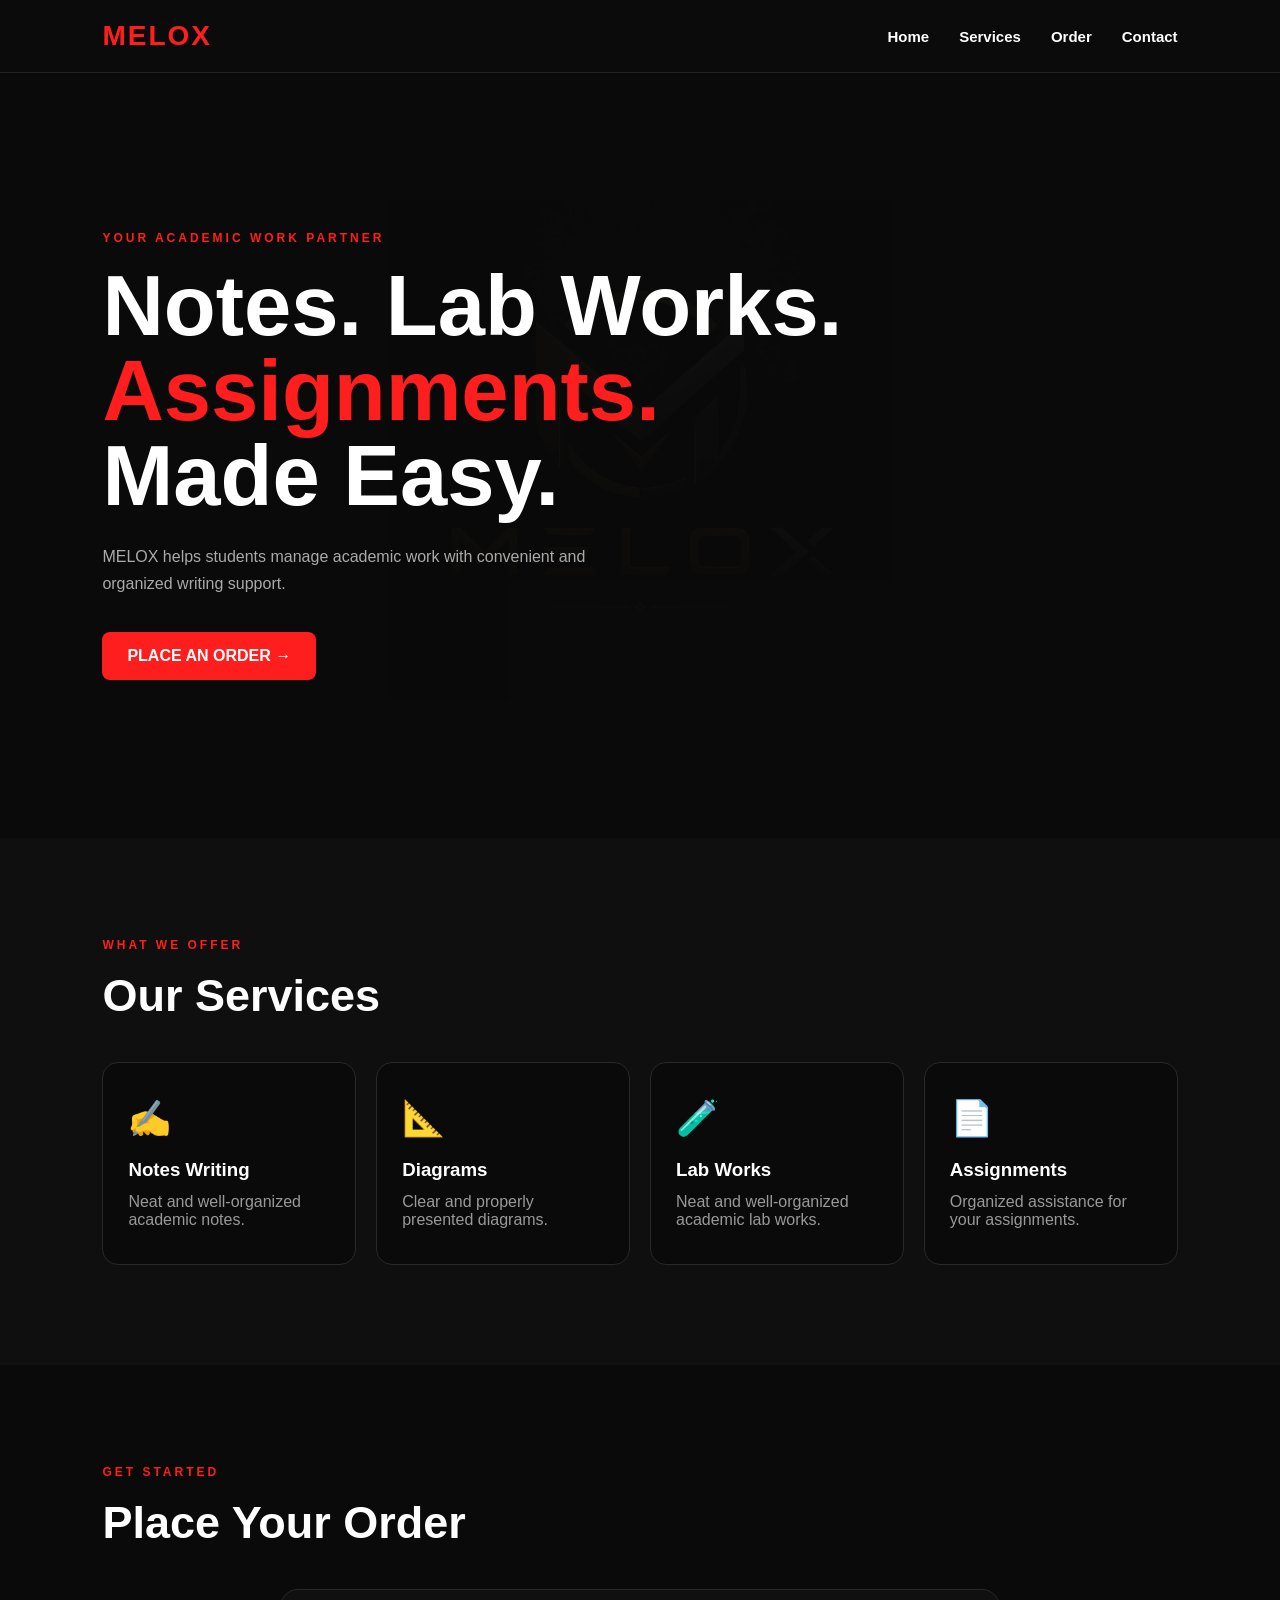
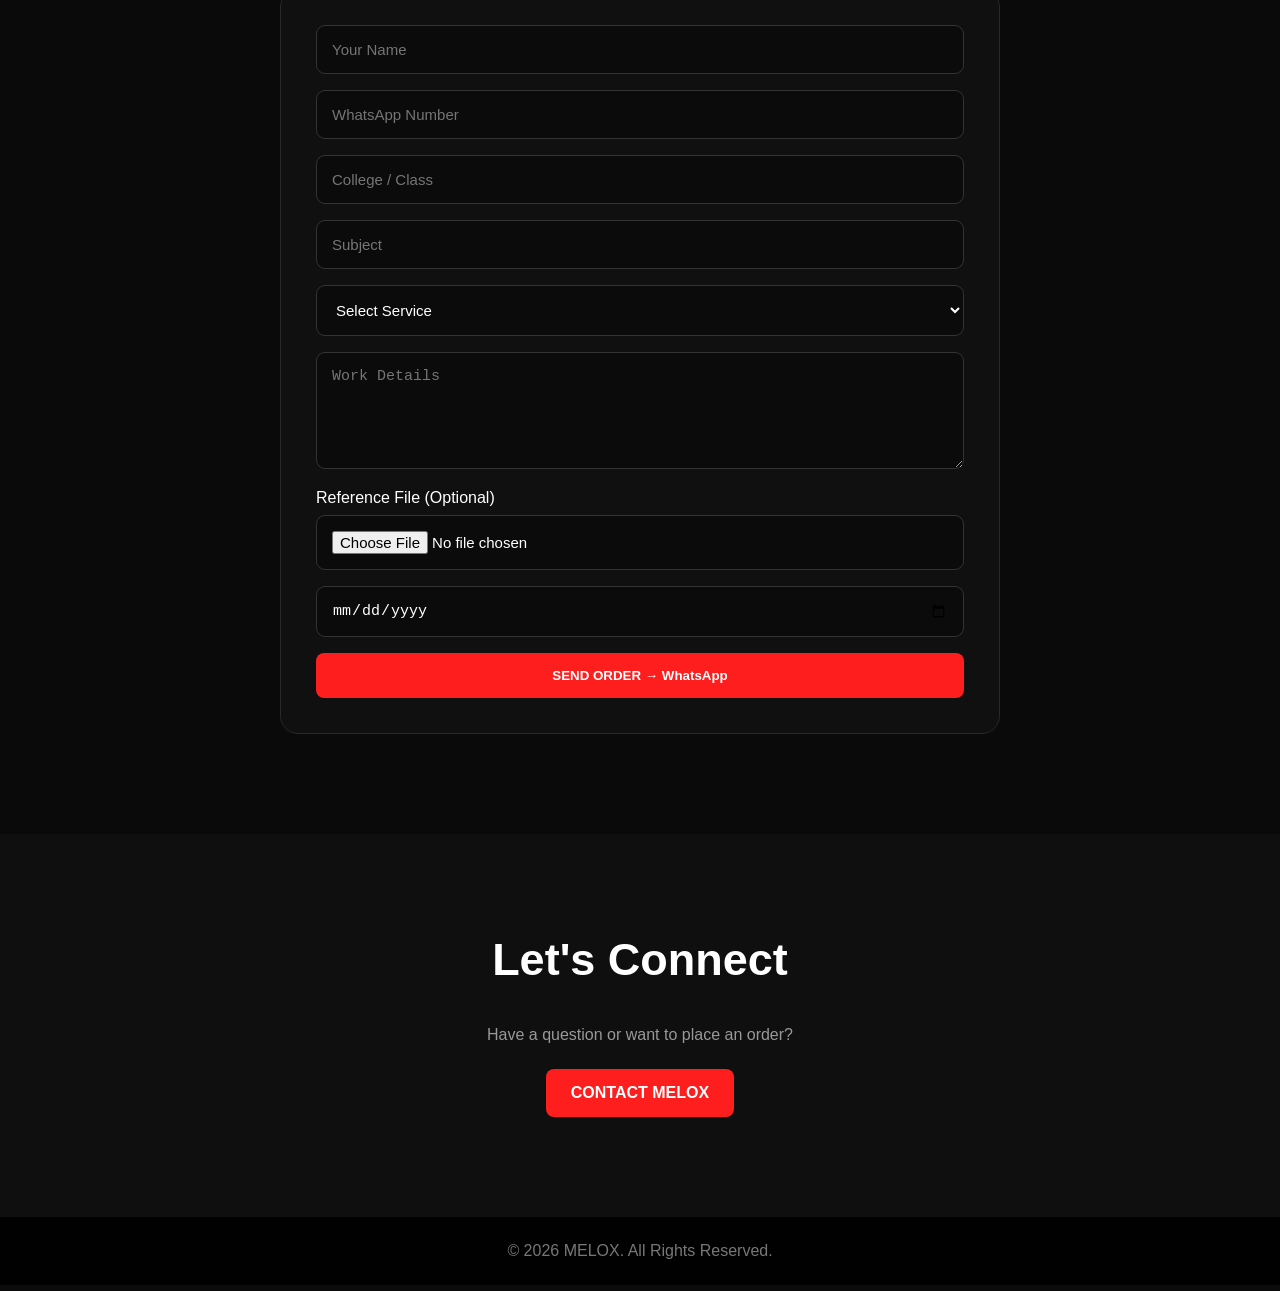
==== index.html @ c63c70b2 "Add files via upload" ====
<!DOCTYPE html>
<html lang="en">
<head>
    <meta charset="UTF-8">
    <meta name="viewport" content="width=device-width, initial-scale=1.0">

    <title>MELOX | Academic Work Simplified</title>

    <link rel="stylesheet" href="style.css">
</head>

<body>

    <!-- Background Logo -->
    <img src="melox-logo.png" class="background-logo">

    <!-- Navigation -->
    <nav class="navbar">
        <div class="logo">MELOX</div>

        <div class="nav-links">
            <a href="#home">Home</a>
            <a href="#services">Services</a>
            <a href="#order">Order</a>
            <a href="#contact">Contact</a>
        </div>
    </nav>

    <!-- Hero Section -->
    <section class="hero" id="home">
        <div class="hero-content">

            <p class="tag">YOUR ACADEMIC WORK PARTNER</p>

            <h1>
                Notes. Lab Works.<br>
                <span>Assignments.</span> Made Easy.
            </h1>

            <p class="hero-text">
                MELOX helps students manage academic work with
                convenient and organized writing support.
            </p>

            <a href="#order" class="btn">
                PLACE AN ORDER →
            </a>

        </div>
    </section>

    <!-- Services Section -->
    <section class="services" id="services">

        <p class="section-tag">WHAT WE OFFER</p>
        <h2>Our Services</h2>

        <div class="service-grid">

            <div class="service-card">
                <div class="icon">✍️</div>
                <h3>Notes Writing</h3>
                <p>Neat and well-organized academic notes.</p>
            </div>

            <div class="service-card">
                <div class="icon">📐</div>
                <h3>Diagrams</h3>
                <p>Clear and properly presented diagrams.</p>
            </div>

            <div class="service-card">
                <div class="icon">🧪</div>
                <h3>Lab Works</h3>
                <p>Neat and well-organized academic lab works.</p>
            </div>

            <div class="service-card">
                <div class="icon">📄</div>
                <h3>Assignments</h3>
                <p>Organized assistance for your assignments.</p>
            </div>

        </div>

    </section>

    <!-- Order Section -->
    <section class="order" id="order">

        <p class="section-tag">GET STARTED</p>
        <h2>Place Your Order</h2>

        <form id="orderForm">

            <input
                type="text"
                id="name"
                placeholder="Your Name"
                required
            >

            <input
                type="tel"
                id="phone"
                placeholder="WhatsApp Number"
                required
            >

            <input
                type="text"
                id="college"
                placeholder="College / Class"
                required
            >

            <input
                type="text"
                id="subject"
                placeholder="Subject"
                required
            >

            <select id="service" required>
                <option value="">Select Service</option>
                <option value="Notes">Notes</option>
                <option value="Diagram">Diagram</option>
                <option value="Lab Works">Lab Works</option>
                <option value="Assignment">Assignment</option>
            </select>

            <textarea
                id="details"
                placeholder="Work Details"
                rows="5"
                required
            ></textarea>

            <label for="file">Reference File (Optional)</label>

            <input
                type="file"
                id="file"
                accept=".jpg,.jpeg,.png,.pdf,.doc,.docx"
            >

            <input
                type="date"
                id="date"
                required
            >

            <button type="submit" class="btn">
                SEND ORDER → WhatsApp
            </button>

        </form>

    </section>

    <!-- Contact Section -->
    <section class="contact" id="contact">

        <h2>Let's Connect</h2>

        <p>
            Have a question or want to place an order?
        </p>

        <a href="#order" class="btn">
            CONTACT MELOX
        </a>

    </section>

    <!-- Footer -->
    <footer>
        <p>© 2026 MELOX. All Rights Reserved.</p>
    </footer>

    <!-- JavaScript -->
    <script src="script.js"></script>

</body>
</html>
---- style.css ----
* {
    margin: 0;
    padding: 0;
    box-sizing: border-box;
}

body {
    font-family: Arial, sans-serif;
    background: #0b0b0b;
    color: #fff;
}

/* BACKGROUND LOGO */
.background-logo {
    position: fixed;
    top: 50%;
    left: 50%;
    width: 500px;
    transform: translate(-50%, -50%);
    opacity: 0.08;
    z-index: 0;
    pointer-events: none;
}

/* CONTENT ABOVE LOGO */
.navbar,
.hero,
.services,
.order,
.contact,
footer {
    position: relative;
    z-index: 1;
}

/* Navigation */
.navbar {
    width: 100%;
    padding: 20px 8%;
    display: flex;
    justify-content: space-between;
    align-items: center;
    background: rgba(11, 11, 11, 0.75);
    border-bottom: 1px solid #222;
}

.logo {
    font-size: 28px;
    font-weight: 800;
    letter-spacing: 2px;
    color: #ff1e1e;
}

.nav-links {
    display: flex;
    gap: 30px;
}

.nav-links a {
    text-decoration: none;
    color: #fff;
    font-size: 15px;
    font-weight: 600;
}

.nav-links a:hover {
    color: #ff1e1e;
}

/* Hero */
.hero {
    min-height: 85vh;
    display: flex;
    align-items: center;
    padding: 80px 8%;
    background: rgba(11, 11, 11, 0.72);
}

.hero-content {
    max-width: 750px;
}

.tag,
.section-tag {
    font-size: 12px;
    font-weight: 700;
    letter-spacing: 3px;
    margin-bottom: 18px;
    color: #ff1e1e;
}

.hero h1 {
    font-size: clamp(45px, 7vw, 85px);
    line-height: 1;
    margin-bottom: 25px;
}

.hero h1 span {
    color: #ff1e1e;
}

.hero-text {
    max-width: 550px;
    line-height: 1.7;
    color: #aaa;
    margin-bottom: 35px;
}

/* Button */
.btn {
    display: inline-block;
    padding: 15px 25px;
    background: #ff1e1e;
    color: #fff;
    border: none;
    border-radius: 8px;
    text-decoration: none;
    font-weight: 700;
    cursor: pointer;
}

.btn:hover {
    background: #fff;
    color: #111;
}

/* Services */
.services {
    padding: 100px 8%;
    background: rgba(17, 17, 17, 0.72);
}

.services h2,
.order h2,
.contact h2 {
    font-size: 45px;
    margin-bottom: 40px;
}

.service-grid {
    display: grid;
    grid-template-columns: repeat(4, 1fr);
    gap: 20px;
}

.service-card {
    background: rgba(11, 11, 11, 0.90);
    padding: 35px 25px;
    border-radius: 16px;
    border: 1px solid #292929;
}

.icon {
    font-size: 35px;
    margin-bottom: 20px;
}

.service-card h3 {
    margin-bottom: 12px;
}

.service-card p {
    color: #999;
}

/* Order */
.order {
    padding: 100px 8%;
    background: rgba(11, 11, 11, 0.72);
}

#orderForm {
    max-width: 720px;
    margin: auto;
    padding: 35px;
    background: rgba(17, 17, 17, 0.94);
    border: 1px solid #292929;
    border-radius: 18px;
}

#orderForm input,
#orderForm select,
#orderForm textarea {
    width: 100%;
    padding: 15px;
    margin-bottom: 16px;
    border: 1px solid #333;
    border-radius: 9px;
    background: #0b0b0b;
    color: #fff;
    font-size: 15px;
}

#orderForm label {
    display: block;
    margin-bottom: 8px;
}

#orderForm button {
    width: 100%;
}

/* Contact */
.contact {
    padding: 100px 8%;
    text-align: center;
    background: rgba(17, 17, 17, 0.72);
}

.contact p {
    color: #999;
    margin-bottom: 25px;
}

/* Footer */
footer {
    padding: 25px;
    text-align: center;
    background: rgba(0, 0, 0, 0.90);
    color: #777;
}

/* Mobile */
@media (max-width: 800px) {
    .service-grid {
        grid-template-columns: repeat(2, 1fr);
    }
}

@media (max-width: 500px) {
    .nav-links {
        display: none;
    }

    .service-grid {
        grid-template-columns: 1fr;
    }

    .background-logo {
        width: 350px;
    }
}
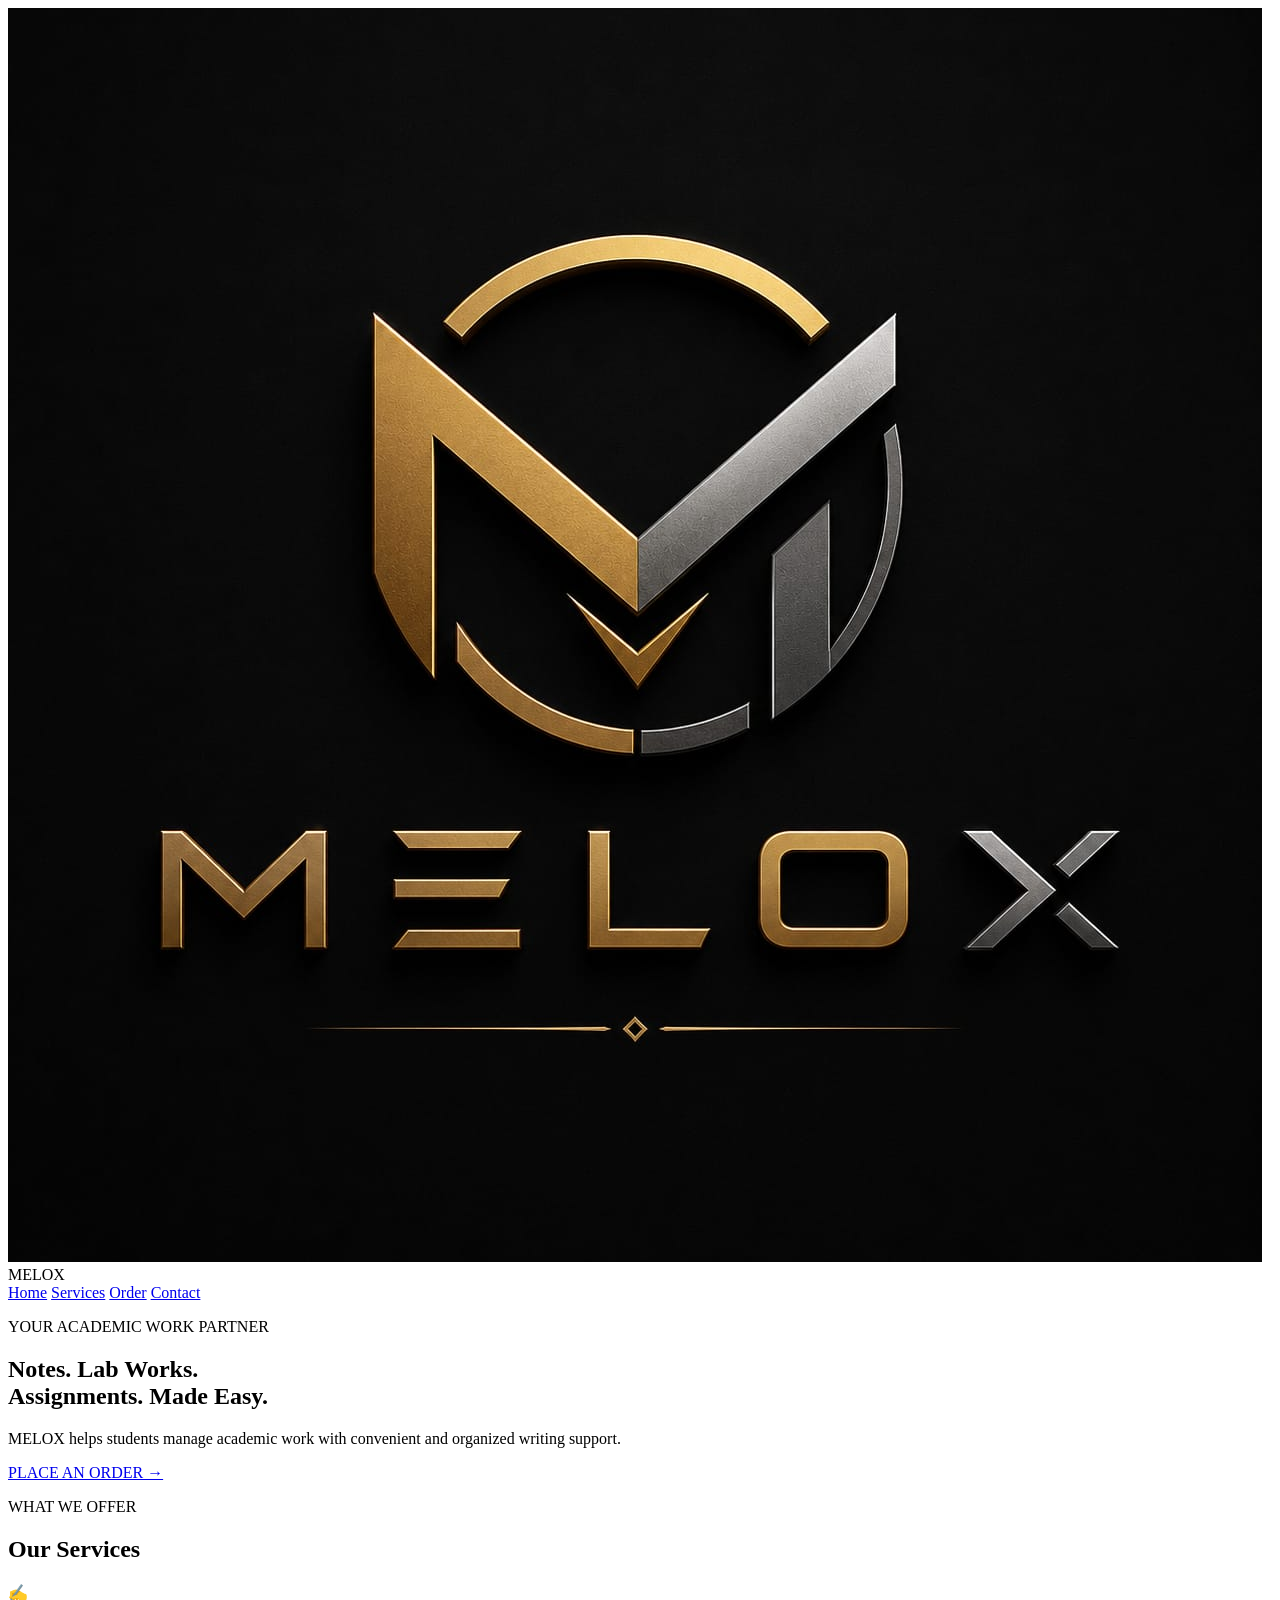
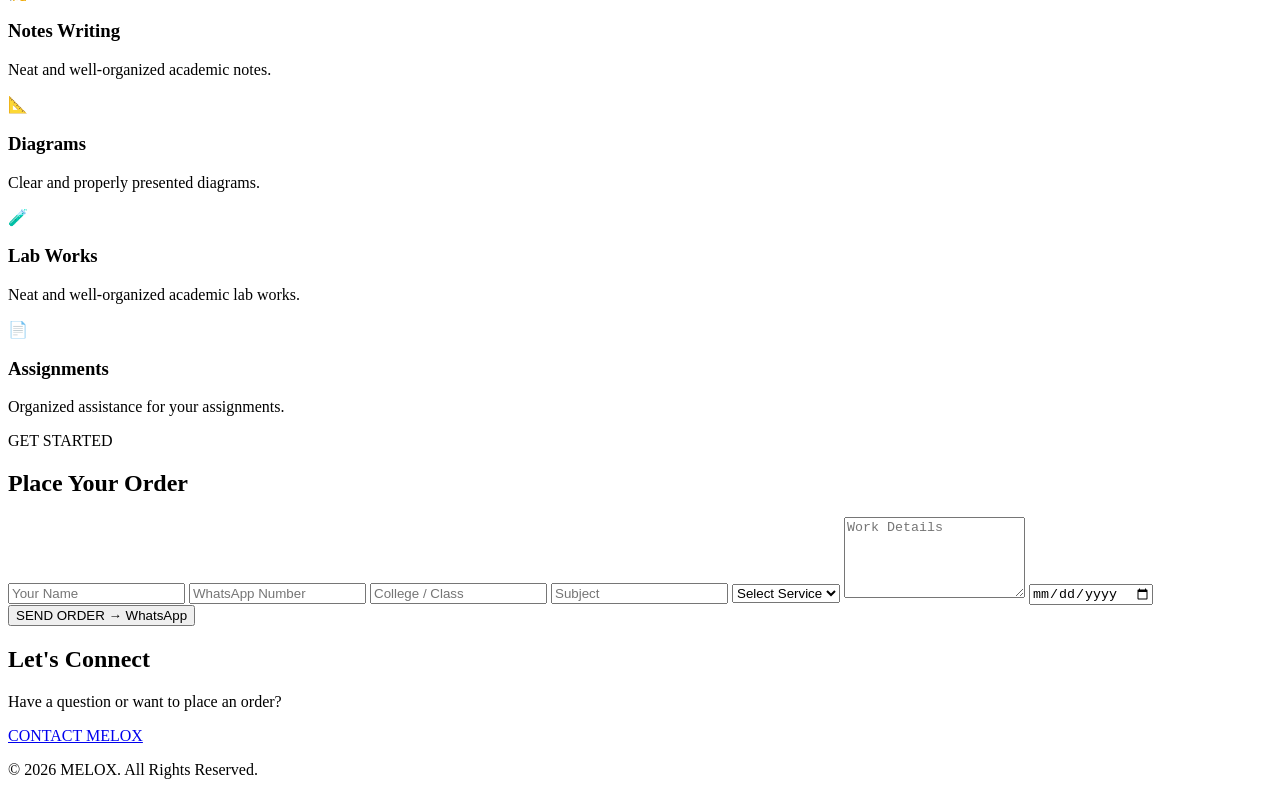
==== commit 296a5b98: "Add files via upload" ====
--- a/index.html
+++ b/index.html
@@ -136,14 +136,7 @@
                 required
             ></textarea>
 
-            <label for="file">Reference File (Optional)</label>
-
-            <input
-                type="file"
-                id="file"
-                accept=".jpg,.jpeg,.png,.pdf,.doc,.docx"
-            >
-
+            
             <input
                 type="date"
                 id="date"
